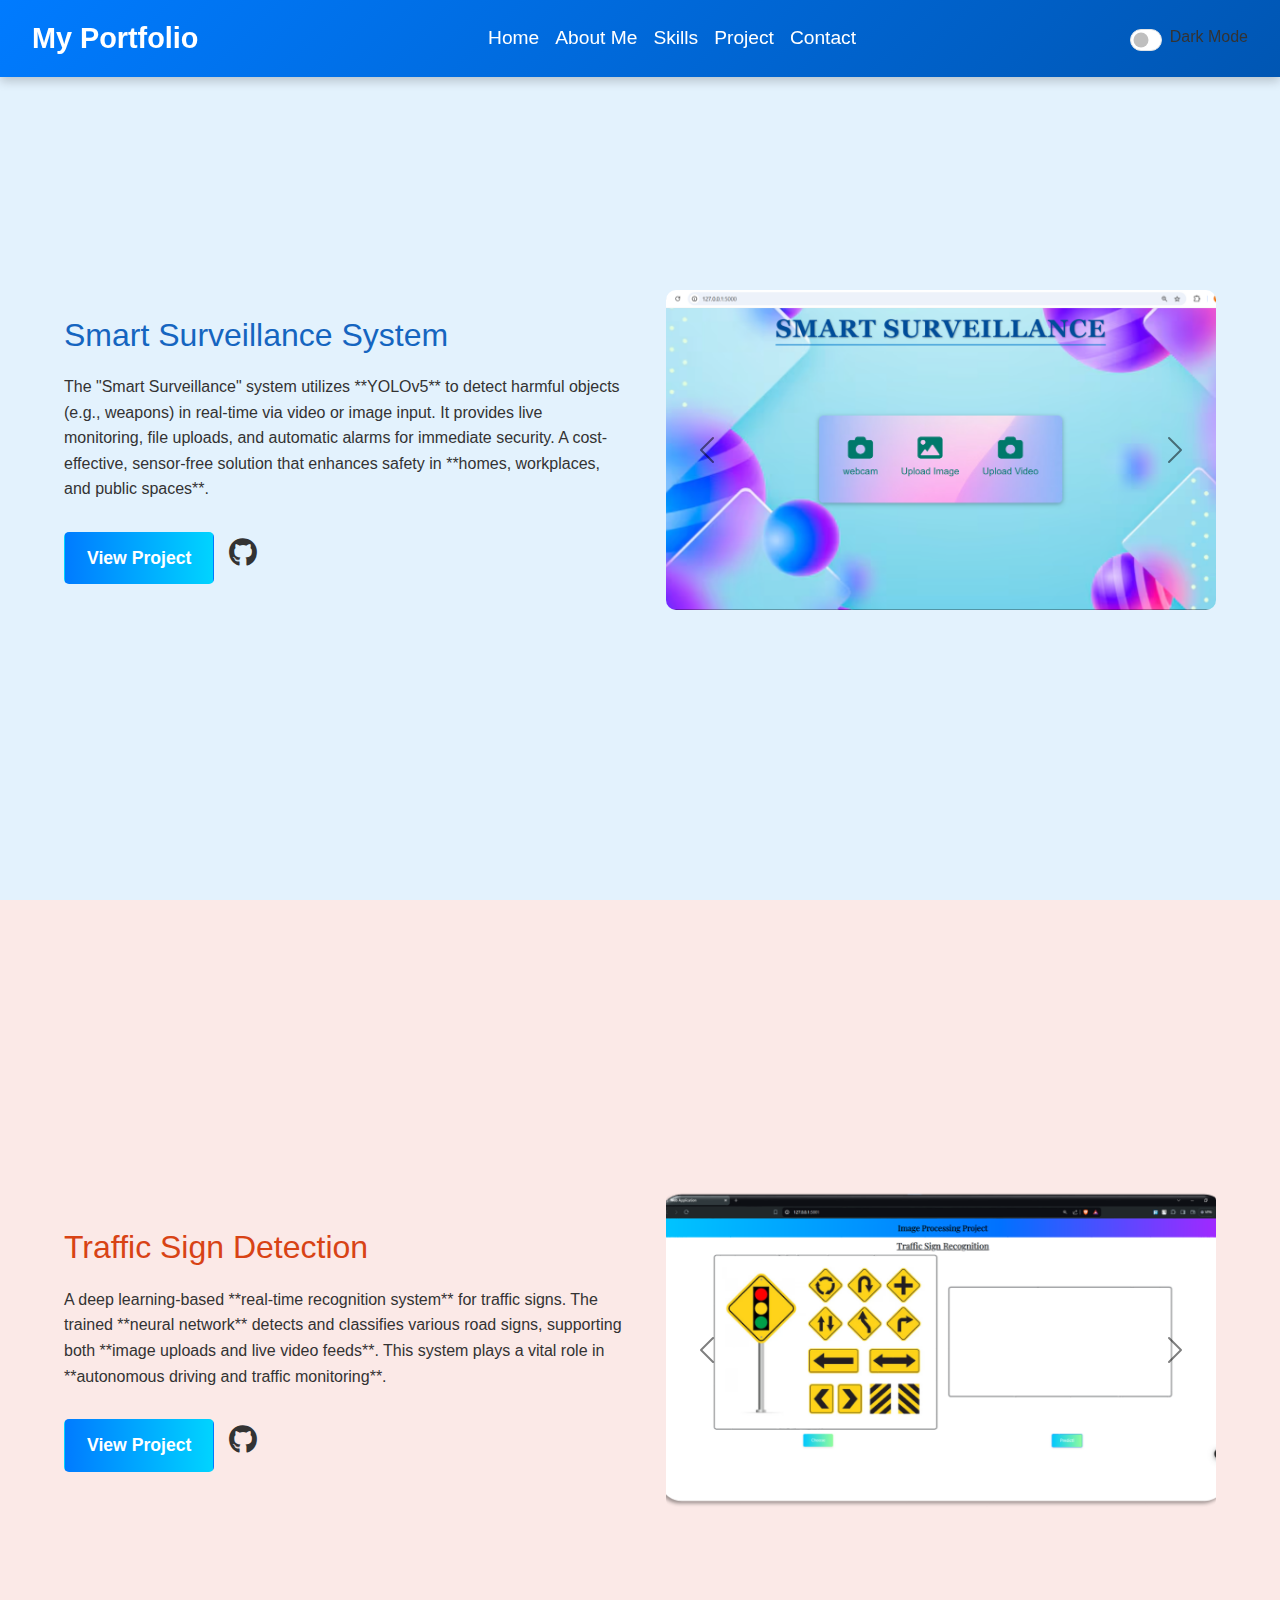
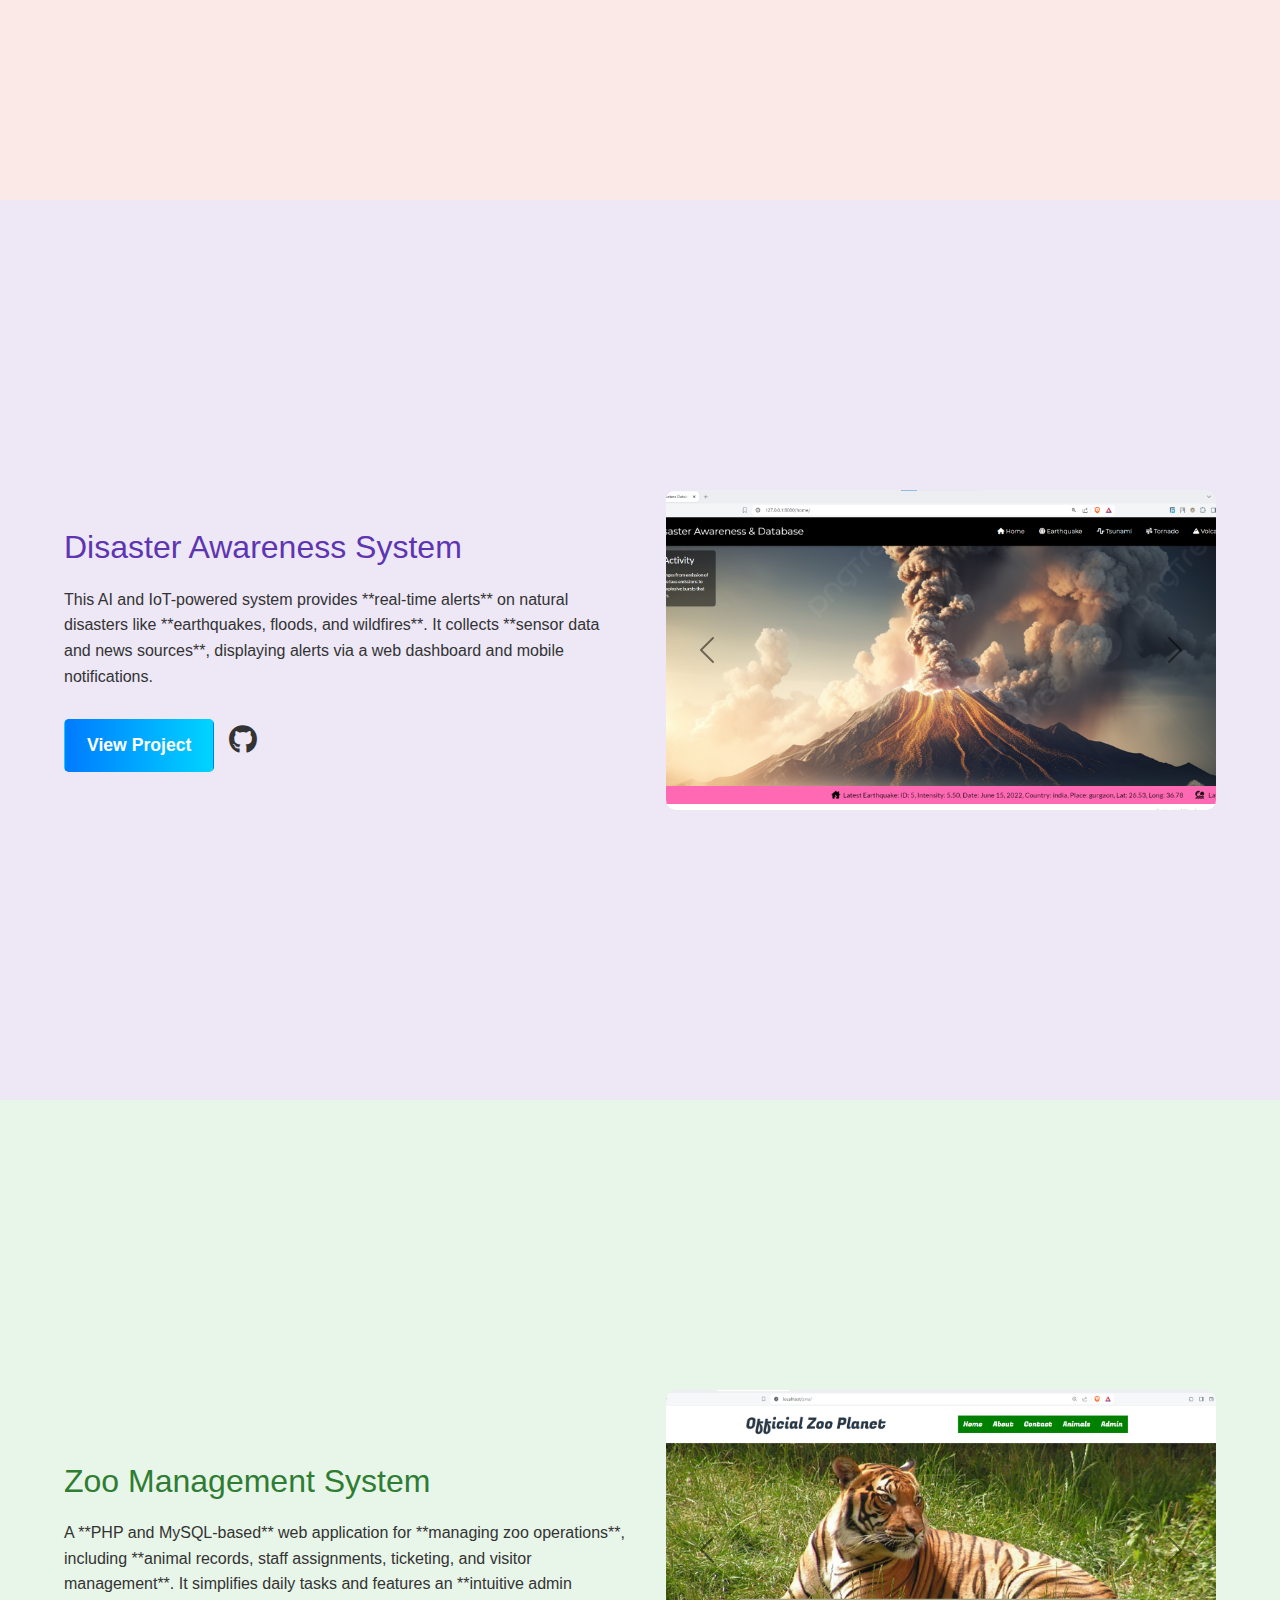
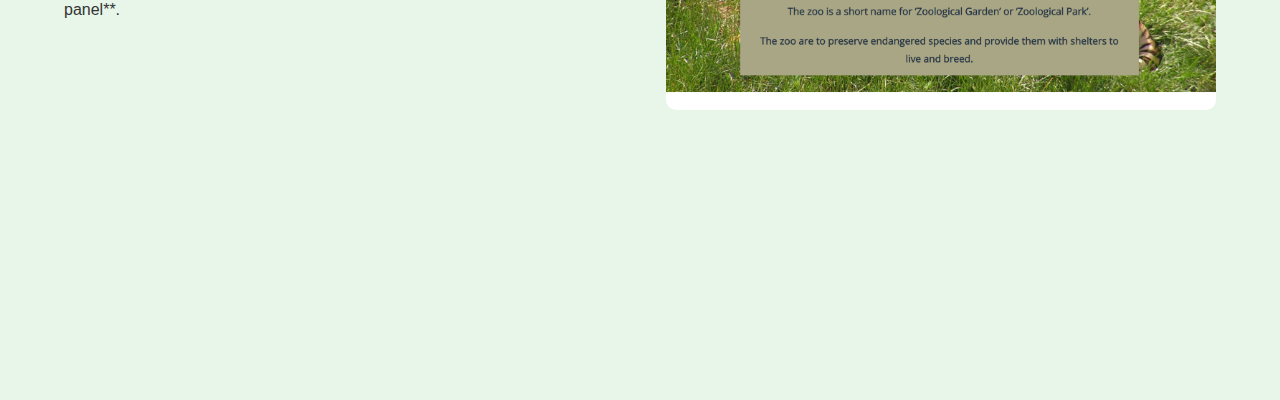
==== projects.html @ 394cc357 "first commit" ====
<!DOCTYPE html>
<html lang="en">
<head>
    <meta charset="UTF-8">
    <meta name="viewport" content="width=device-width, initial-scale=1.0">
    <title>Projects</title>
    <link rel="icon" type="image/png" href="./assets/portfolio.png">

    <!-- Bootstrap CSS -->
    <link href="https://cdn.jsdelivr.net/npm/bootstrap@5.3.3/dist/css/bootstrap.min.css" rel="stylesheet">
    <link rel="stylesheet" href="https://cdnjs.cloudflare.com/ajax/libs/font-awesome/6.4.2/css/all.min.css">
    <link rel="stylesheet" href="./assets/css/style.css">
    <link rel="stylesheet" href="./assets/css/darkmode.css">
    <link rel="stylesheet" href="./assets/css/projectcss.css">
    <link rel="stylesheet" href="./assets/css/projectdarkmode.css">
</head>
<body>
    
    <!-- Navbar (Fixed at Top) -->
<nav class="navbar navbar-expand-lg navbar-custom fixed-top">
    <div class="container-fluid">
        <a class="navbar-brand fw-bold" href="#">My Portfolio</a>

        <!-- Right-aligned Hamburger Menu -->
        <button class="navbar-toggler ms-auto" type="button" data-bs-toggle="collapse" data-bs-target="#navbarNav">
            <span class="navbar-toggler-icon"></span>
        </button>

        <div class="collapse navbar-collapse text-center" id="navbarNav">
            <ul class="navbar-nav mx-auto">
                <li class="nav-item"><a class="nav-link" href="index.html#">Home</a></li>
                <li class="nav-item"><a class="nav-link" href="index.html#section2">About Me</a></li>
                <li class="nav-item"><a class="nav-link" href="index.html#section3">Skills</a></li>
                <li class="nav-item"><a class="nav-link" href="index.html#projects">Project</a></li>
                <li class="nav-item"><a class="nav-link" href="index.html#section5">Contact</a></li>
            </ul>

            <!-- Dark Mode Toggle -->
            <div class="form-check form-switch d-lg-block d-flex justify-content-center mt-2 mt-lg-0">
                <input class="form-check-input" type="checkbox" id="darkModeToggle">
                <label class="form-check-label" for="darkModeToggle">Dark Mode</label>
            </div>
        </div>
    </div>
</nav>

    <!-- 🌟 Smart Surveillance System -->
    <section id="project1" class="project-section">
        <div class="project-container">
            <div class="project-content">
                <h2>Smart Surveillance System</h2>
                <p>
                    The "Smart Surveillance" system utilizes **YOLOv5** to detect harmful objects (e.g., weapons) in real-time via video or image input. 
                    It provides live monitoring, file uploads, and automatic alarms for immediate security. 
                    A cost-effective, sensor-free solution that enhances safety in **homes, workplaces, and public spaces**.
                </p>
                <div class="project-links">
                    <a href="https://github.com/vivekmd9551/Smart-surveillance-System-using-object-detection-yolov5-" class="btn">View Project</a>
                    <a href="https://github.com/vivekmd9551/Smart-surveillance-System-using-object-detection-yolov5-" class="github"><i class="fab fa-github"></i></a>
                </div>
            </div>
            <!-- 🎠 Image Carousel -->
            <div class="project-slider">
                <div id="project1Carousel" class="carousel slide" data-bs-ride="carousel">
                    <div class="carousel-inner">
                        <div class="carousel-item active">
                            <img src="./assets/project-1/2.png" class="d-block w-100" alt="Project Image 1">
                        </div>
                        <div class="carousel-item">
                            <img src="./assets/project-1/1.jpg" class="d-block w-100" alt="Project Image 2">
                        </div>
                        <div class="carousel-item">
                            <img src="./assets/project-1/3.jpg" class="d-block w-100" alt="Project Image 3">
                        </div>
                        <div class="carousel-item">
                            <img src="./assets/project-1/4.jpg" class="d-block w-100" alt="Project Image 4">
                        </div>
                        <div class="carousel-item">
                            <img src="./assets/project-1/5.png" class="d-block w-100" alt="Project Image 5">
                        </div>
                    </div>
                    <button class="carousel-control-prev" type="button" data-bs-target="#project1Carousel" data-bs-slide="prev">
                        <span class="carousel-control-prev-icon"></span>
                    </button>
                    <button class="carousel-control-next" type="button" data-bs-target="#project1Carousel" data-bs-slide="next">
                        <span class="carousel-control-next-icon"></span>
                    </button>
                </div>
            </div>
        </div>
    </section>

    <!-- 🚦 Traffic Sign Detection -->
    <section id="project2" class="project-section">
        <div class="project-container">
            <div class="project-content">
                <h2>Traffic Sign Detection</h2>
                <p>
                    A deep learning-based **real-time recognition system** for traffic signs. 
                    The trained **neural network** detects and classifies various road signs, 
                    supporting both **image uploads and live video feeds**. 
                    This system plays a vital role in **autonomous driving and traffic monitoring**.
                </p>
                <div class="project-links">
                    <a href="https://github.com/vivekmd9551/CSE-Project-Traffic-Sign-Recognition" class="btn">View Project</a>
                    <a href="https://github.com/vivekmd9551/CSE-Project-Traffic-Sign-Recognition" class="github"><i class="fab fa-github"></i></a>
                </div>
            </div>
            <div id="carouselProject2" class="carousel slide project-slider" data-bs-ride="carousel">
                <div class="carousel-inner">
                    <div class="carousel-item active">
                        <img src="./assets/project-2/1.png" alt="Traffic Sign Detection 1">
                    </div>
                    <div class="carousel-item">
                        <img src="./assets/project-2/2.png" alt="Traffic Sign Detection 2">
                    </div>
                    <div class="carousel-item">
                        <img src="./assets/project-2/3.png" alt="Traffic Sign Detection 3">
                    </div>
                    <div class="carousel-item">
                        <img src="./assets/project-2/4.png" alt="Traffic Sign Detection 4">
                    </div>
                </div>
                <button class="carousel-control-prev" type="button" data-bs-target="#carouselProject2" data-bs-slide="prev">
                    <span class="carousel-control-prev-icon"></span>
                </button>
                <button class="carousel-control-next" type="button" data-bs-target="#carouselProject2" data-bs-slide="next">
                    <span class="carousel-control-next-icon"></span>
                </button>
            </div>
        </div>
    </section>

    <!-- 🌍 Disaster Awareness System -->
    <section id="project3" class="project-section">
        <div class="project-container">
            <div class="project-content">
                <h2>Disaster Awareness System</h2>
                <p>
                    This AI and IoT-powered system provides **real-time alerts** on natural disasters 
                    like **earthquakes, floods, and wildfires**. It collects **sensor data and news sources**, 
                    displaying alerts via a web dashboard and mobile notifications.
                </p>
                <div class="project-links">
                    <a href="https://github.com/vivekmd9551/CSE-Project-Disaster-Management-System-using-Django" class="btn">View Project</a>
                    <a href="https://github.com/vivekmd9551/CSE-Project-Disaster-Management-System-using-Django" class="github"><i class="fab fa-github"></i></a>
                </div>
            </div>
            <div id="carouselProject3" class="carousel slide project-slider" data-bs-ride="carousel">
                <div class="carousel-inner">
                    <div class="carousel-item active">
                        <img src="./assets/project-3/1.png" alt="Disaster Awareness 1">
                    </div>
                    <div class="carousel-item">
                        <img src="./assets/project-3/2.png" alt="Disaster Awareness 2">
                    </div>
                    <div class="carousel-item">
                        <img src="./assets/project-3/3.png" alt="Disaster Awareness 3">
                    </div>
                </div>
                <button class="carousel-control-prev" type="button" data-bs-target="#carouselProject3" data-bs-slide="prev">
                    <span class="carousel-control-prev-icon"></span>
                </button>
                <button class="carousel-control-next" type="button" data-bs-target="#carouselProject3" data-bs-slide="next">
                    <span class="carousel-control-next-icon"></span>
                </button>
            </div>
        </div>
    </section>

    <!-- 🦁 Zoo Management System -->
    <section id="project4" class="project-section">
        <div class="project-container">
            <div class="project-content">
                <h2>Zoo Management System</h2>
                <p>
                    A **PHP and MySQL-based** web application for **managing zoo operations**, including **animal records, 
                    staff assignments, ticketing, and visitor management**. It simplifies daily tasks 
                    and features an **intuitive admin panel**.
                </p>
            </div>
            <div id="carouselProject4" class="carousel slide project-slider" data-bs-ride="carousel">
                <div class="carousel-inner">
                    <div class="carousel-item active">
                        <img src="./assets/project-4/1.png" alt="Zoo Management 1">
                    </div>
                </div>
                <button class="carousel-control-prev" type="button" data-bs-target="#carouselProject4" data-bs-slide="prev">
                    <span class="carousel-control-prev-icon"></span>
                </button>
                <button class="carousel-control-next" type="button" data-bs-target="#carouselProject4" data-bs-slide="next">
                    <span class="carousel-control-next-icon"></span>
                </button>
            </div>
        </div>
    </section>


    <script>
        function toggleDarkMode() {
            let theme = document.getElementById('theme-style');
            if (theme.getAttribute("href") === "styles.css") {
                theme.setAttribute("href", "dark-mode.css");
            } else {
                theme.setAttribute("href", "styles.css");
            }
        }
        </script>

    <!-- Bootstrap JavaScript Bundle -->
    <script src="https://cdn.jsdelivr.net/npm/bootstrap@5.3.3/dist/js/bootstrap.bundle.min.js"></script>
    <script src="./assets/scripts/script.js"></script>
</body>
</html>
---- assets/css/style.css ----
/* General Styles */
body {
    font-family: 'Poppins', sans-serif;
    background: #f8f9fa;
    color: #333;
    margin: 0;
    padding: 0;
    transition: background 0.3s, color 0.3s;
}

/* Fixed Navbar */
.navbar-custom {
    background: #007bff;
    box-shadow: 0px 4px 10px rgba(0, 0, 0, 0.1);
    padding: 12px 20px;
}

/* Full-Screen Sections */
.section {
    height: 100vh;
    display: flex;
    flex-direction: column;
    align-items: center;
    justify-content: center;
    text-align: center;
    padding: 50px;
    transition: all 0.3s ease-in-out;
}

/* Simple & Elegant Section Colors */
#section1 { background: #ffffff; color: #333; }  /* Clean White */
#section2 { background: #b58ef3; color: #333; }  /* Soft Gray */
#section3 { background: #525151; color: #333; }  /* Light Blue */
#section4 { background: #fce4ec; color: #333; }  /* Soft Pink */
#section5 { background: #f7f4f7; color: #333; }  /* Gentle Green */

/* Section Titles */
.section h1 {
    font-size: 3rem;
    font-weight: bold;
    margin-bottom: 10px;
}

.section p {
    font-size: 1.4rem;
    max-width: 600px;
}

/* Dark Mode Toggle */
.form-check-input {
    width: 45px;
    height: 22px;
    cursor: pointer;
    accent-color: #007bff;
}

/* Responsive Adjustments */
@media (max-width: 768px) {
    .section h1 {
        font-size: 2.5rem;
    }
    .section p {
        font-size: 1.2rem;
        padding: 0 15px;
    }
}


/* General Navbar Styles */
.navbar-custom {
    background: linear-gradient(135deg, #007bff, #0056b3);
    box-shadow: 0px 4px 10px rgba(0, 0, 0, 0.2);
    padding: 12px 20px;
    transition: background 0.3s, box-shadow 0.3s;
}

/* Navbar Brand */
.navbar-brand {
    font-size: 1.8rem;
    font-weight: bold;
    color: #ffffff !important;
    transition: color 0.3s;
}

/* Navbar Links */
.navbar-nav .nav-link {
    font-size: 1.2rem;
    font-weight: 500;
    color: #ffffff !important;
    transition: color 0.3s ease-in-out;
    padding: 10px 15px;
}

.navbar-nav .nav-link:hover {
    color: #ffcc00 !important;
}

/* Navbar Toggle Button */
.navbar-toggler {
    border: none;
    outline: none;
}

.navbar-toggler-icon {
    filter: brightness(0) invert(1); /* Makes the icon white */
}


/* Hero Section - Full-Screen Image with Text Overlay */
.hero {
    position: relative;
    width: 100%;
    height: 100vh;
    overflow: hidden;
}

.hero img {
    width: 100%;
    height: 100%;
    object-fit: cover;
}

.hero-overlay {
    position: absolute;
    top: 0;
    left: 0;
    width: 100%;
    height: 100%;
    background: rgba(0, 0, 0, 0.5); /* Dark overlay for text readability */
    display: flex;
    flex-direction: column;
    align-items: center;
    justify-content: center;
    text-align: center;
    color: white;
    padding: 20px;
}

/* About Us Section */
.about {
    display: flex;
    align-items: center;
    justify-content: center;
    padding: 50px 10%;
    background-color: #fff;
    min-height: 100vh; /* Ensures the section takes full height */
}

.about-container {
    display: flex;
    flex-wrap: wrap;
    align-items: center;
    max-width: 1200px;
    width: 100%;
    gap: 40px; /* Adds spacing between image and text */
}

/* 🖼️ Image (Left Side) */
.about-container img {
    width: 45%;
    max-width: 500px;
    height: auto;
    border-radius: 10px;
}

/* 📜 Content (Right Side) */
.about-content {
    width: 50%;
    padding: 20px;
    text-align: justify; /* Fully justified text */
}

.about-content h1 {
    font-size: 2.5rem;
    margin-bottom: 15px;
}

.about-content p {
    font-size: 1.2rem;
    line-height: 1.8;
    text-align: justify;
    margin-bottom: 20px; /* Ensures spacing between text and button */
}

/* 🎯 Resume Button (Below Text) */
.about-content .btn {
    display: inline-block;
    padding: 12px 20px;
    font-size: 1.1rem;
    border-radius: 5px;
    transition: 0.3s;
    color: white;
    background-color: #1565c0;
    text-decoration: none;
}

.about-content .btn:hover {
    background-color: #0d47a1;
}

/* 📌 Large Screens (1440px and above) */
@media (min-width: 1440px) {
    .about {
        padding: 80px 12%;
    }

    .about-container {
        flex-direction: row;
        justify-content: space-between;
        gap: 50px;
    }

    .about-container img {
        width: 40%;
        max-width: 550px;
    }

    .about-content {
        width: 55%; /* More text space */
    }

    .about-content h1 {
        font-size: 2.8rem;
    }

    .about-content p {
        font-size: 1.4rem;
        line-height: 2;
    }
}

/* 🖥️ Medium Screens (1020px - 1460px) */
@media (max-width: 1460px) and (min-width: 1020px) {
    .about {
        padding: 50px 6%;
    }

    .about-container {
        flex-direction: row; /* Keeps image left and content right */
        justify-content: space-between;
        gap: 30px;
    }

    .about-container img {
        width: 42%;
        max-width: 450px;
    }

    .about-content {
        width: 53%;
    }

    .about-content h1 {
        font-size: 2.2rem;
    }

    .about-content p {
        font-size: 1.1rem;
        line-height: 1.7;
    }
}

/* 📉 Tablets (Below 1020px) */
@media (max-width: 1020px) {
    .about {
        padding: 40px 5%;
    }

    .about-container {
        flex-direction: column; /* Stacks image and text */
        text-align: center;
    }

    .about-container img {
        width: 85%;
        max-width: 450px;
    }

    .about-content {
        width: 100%;
        padding: 20px;
        text-align: justify;
    }

    .about-content h1 {
        font-size: 2rem;
    }

    .about-content p {
        font-size: 1.1rem;
        line-height: 1.6;
    }
}

/* 📲 Mobile (Below 768px) */
@media (max-width: 768px) {
    .about {
        padding: 30px 5%;
    }

    .about-container img {
        width: 100%;
        max-width: 350px;
    }

    .about-content {
        width: 100%;
        padding: 15px;
        text-align: justify;
    }

    .about-content h1 {
        font-size: 1.8rem;
    }

    .about-content p {
        font-size: 1rem;
        line-height: 1.5;
    }

    .about-content .btn {
        font-size: 1rem;
        padding: 10px 18px;
    }
}

/* 📱 Small Mobile Screens (Below 480px) */
@media (max-width: 480px) {
    .about {
        padding: 20px 5%;
        min-height: auto;
    }

    .about-container img {
        width: 100%;
        max-width: 300px;
    }

    .about-content {
        width: 100%;
        padding: 10px;
        text-align: justify;
    }

    .about-content h1 {
        font-size: 1.5rem;
        margin-bottom: 10px;
    }

    .about-content p {
        font-size: 0.9rem;
        line-height: 1.4;
    }

    .about-content .btn {
        font-size: 0.9rem;
        padding: 8px 15px;
    }
}


/* Skills Section */
.container {
    padding: 60px 10%;
    max-width: 1400px;
    margin: auto;
}
.mb-4 {
    color: white;
}
/* Skill Card Styling */
.skill-card {
    background-color: #1a1a1a !important;
    color: #fff;
    padding: 20px;
    border-radius: 10px;
    box-shadow: 0 4px 8px rgba(0, 0, 0, 0.2);
    transition: transform 0.3s ease, box-shadow 0.3s ease;
    display: flex;
    flex-direction: column;
    align-items: center;
    justify-content: center;
    min-height: 180px; /* Default size for big screens */
}

/* Hover Effect */
.skill-card:hover {
    transform: translateY(-5px);
    box-shadow: 0 6px 12px rgba(255, 255, 255, 0.2);
}

/* Icon Styling */
.skill-card i {
    color: #f8d210;
    font-size: 2rem;
}

/* Center Align Text */
.skill-card p {
    font-size: 1.1rem;
    font-weight: 500;
    margin: 10px 0 0;
}

/* Desktop View - Full Size */
@media (min-width: 1440px) and (max-width: 1920px) {
    .container {
        padding: 80px 10%; /* More padding for a balanced look */
        max-width: 1600px; /* Ensures structure */
    }

    .row {
        display: flex;
        flex-wrap: wrap;
        justify-content: center;
        gap: 20px; /* Adds spacing between skill cards */
    }

    .col-md-3 {
        flex: 1 1 calc(25% - 20px); /* 4 cards per row */
        max-width: calc(25% - 20px);
    }

    .skill-card {
        min-height: 220px; /* Bigger cards for better readability */
        padding: 25px; /* Increased padding */
        font-size: 1.2rem;
    }

    .skill-card i {
        font-size: 2rem; /* Larger icons */
    }

    .skill-card p {
        font-size: 1.2rem;
    }
}

@media (min-width: 1024px) {
    .row {
        display: flex;
        flex-wrap: wrap;
        justify-content: space-between;
    }

    .col-md-3 {
        flex: 1 1 22%;
        max-width: 22%;
    }

    .skill-card {
        min-height: 200px; 
    }
}

/* Tablet View - 2 Columns (50% smaller) */
@media (max-width: 1024px) {
    .container {
        padding: 50px 5%;
    }

    .col-md-3 {
        flex: 1 1 45%;
        max-width: 45%;
    }

    .skill-card {
        min-height: 140px; /* Reduced height */
        padding: 15px; /* Smaller padding */
    }

    .skill-card i {
        font-size: 1.5rem;
    }

    .skill-card p {
        font-size: 0.9rem;
    }
}

/* Fix for 733px to 1240px - Ensures the skills section stays within bounds */
@media (min-width: 733px) and (max-width: 1240px) {
    .container {
        padding: 50px 5%;
    }

    .row {
        display: flex;
        flex-wrap: wrap;
        justify-content: center; /* Centers content properly */
        gap: 15px; /* Adds spacing between cards */
    }

    .col-md-3 {
        flex: 1 1 calc(33.33% - 15px); /* Distributes cards into 3 columns */
        max-width: calc(33.33% - 15px);
    }

    .skill-card {
        min-height: 160px; /* Adjusted to prevent overflow */
        padding: 15px;
    }

    .skill-card i {
        font-size: 1.6rem;
    }

    .skill-card p {
        font-size: 1rem;
    }
}


/* Mobile View - 2 Columns (50% smaller) */
@media (max-width: 768px) {
    .container {
        padding: 40px 5%;
    }

    .col-md-3 {
        flex: 1 1 48%;
        max-width: 48%;
    }

    .skill-card {
        min-height: 120px; /* Further reduced */
        padding: 10px;
    }

    .skill-card i {
        font-size: 1.4rem;
    }

    .skill-card p {
        font-size: 0.85rem;
    }
}

/* Small Mobile - Full Width (Even Smaller) */
@media (max-width: 480px) {
    .container {
        padding: 30px 5%;
    }

    .col-md-3 {
        flex: 1 1 100%;
        max-width: 100%;
    }

    .skill-card {
        min-height: 100px; /* Further reduced for smallest screens */
        padding: 8px;
    }

    .skill-card i {
        font-size: 1.2rem;
    }

    .skill-card p {
        font-size: 0.8rem;
    }
}



/* 🌌 Projects Section */
.projects-section {
    padding: 60px 10%;
    background-color: #070707; /* Deep Dark Blue */
    color: #E2E8F0; /* Light Grey Text */
}

/* 🔹 Container */
.projects-container {
    display: flex;
    flex-wrap: wrap;
    justify-content: space-between;
    gap: 20px;
}

/* 🏗️ Project Card */
.project-card {
    display: flex;
    flex-direction: row;
    align-items: center;
    background: linear-gradient(135deg, #1E293B, #334155); /* Smooth Gradient */
    padding: 20px;
    border-radius: 12px;
    box-shadow: 0 6px 12px rgba(0, 0, 0, 0.3);
    width: 48%;
    min-height: 220px;
    overflow: hidden;
    transition: transform 0.3s ease, box-shadow 0.3s ease;
}

/* ✨ Hover Effect */
.project-card:hover {
    transform: translateY(-5px);
    box-shadow: 0 8px 16px rgba(0, 212, 255, 0.3);
}

/* 🖼️ Project Image */
.project-card img {
    width: 40%;
    height: auto;
    border-radius: 10px;
    object-fit: cover;
    box-shadow: 0 4px 8px rgba(255, 255, 255, 0.1);
}

/* 📄 Project Details */
.project-details {
    width: 60%;
    padding-left: 20px;
}

/* 📌 Title */
.project-details h3 {
    font-size: 1.5rem;
    margin-bottom: 8px;
    color: #F8FAFC; /* White */
}

/* 📝 Description */
.project-details p {
    font-size: 1rem;
    line-height: 1.5;
    color: #CBD5E1; /* Soft Grey */
    display: -webkit-box;
    -webkit-line-clamp: 3; /* Limits text to 3 lines */
    -webkit-box-orient: vertical;
    overflow: hidden;
    text-overflow: ellipsis;
}

/* 🔵 View More Button */
.btn {
    display: inline-block;
    padding: 10px 15px;
    margin-top: 10px;
    color: white;
    background: linear-gradient(90deg, #007BFF, #00D4FF);
    text-decoration: none;
    border-radius: 5px;
    font-weight: bold;
    transition: all 0.3s ease;
}

/* ⚡ Hover Button Effect */
.btn:hover {
    background: linear-gradient(90deg, #00D4FF, #007BFF);
    box-shadow: 0 4px 10px rgba(0, 212, 255, 0.4);
    transform: scale(1.05);
}

/* 🖥️ Desktop - Full View */
/* 🌌 Projects Section - Bigger for 1920x1080 */
@media (min-width: 1440px) {
    .projects-section {
        padding: 100px 12%;
    }

    .projects-container {
        gap: 30px; /* More spacing */
    }

    .project-card {
        width: 45%; /* Slightly wider */
        min-height: 280px; /* Bigger cards */
        padding: 25px;
        border-radius: 14px;
        box-shadow: 0 8px 16px rgba(0, 0, 0, 0.4);
    }

    .project-card img {
        width: 45%;
        max-height: 240px;
        border-radius: 12px;
        box-shadow: 0 6px 12px rgba(255, 255, 255, 0.15);
    }

    .project-details {
        width: 55%;
        padding-left: 25px;
    }

    .project-details h3 {
        font-size: 1.8rem; /* Bigger title */
    }

    .project-details p {
        font-size: 1.2rem; /* More readable text */
        -webkit-line-clamp: 4;
    }

    .btn {
        font-size: 1.1rem;
        padding: 12px 18px;
    }
}

/* 🖥️ Ultra-Wide Screens (1920x1080 and above) */
@media (min-width: 1920px) {
    .projects-section {
        padding: 120px 15%;
    }

    .projects-container {
        gap: 40px; /* More spacing */
    }

    .project-card {
        width: 44%;
        min-height: 320px;
        padding: 30px;
        border-radius: 16px;
        box-shadow: 0 10px 20px rgba(0, 0, 0, 0.5);
    }

    .project-card img {
        width: 50%;
        max-height: 260px;
        border-radius: 14px;
        box-shadow: 0 8px 14px rgba(255, 255, 255, 0.2);
    }

    .project-details {
        width: 50%;
        padding-left: 30px;
    }

    .project-details h3 {
        font-size: 2rem;
    }

    .project-details p {
        font-size: 1.3rem;
        -webkit-line-clamp: 5;
    }

    .btn {
        font-size: 1.2rem;
        padding: 14px 22px;
    }
}

@media (min-width: 1024px) {
    .projects-container {
        flex-wrap: wrap;
        justify-content: space-between;
    }
    .project-card {
        width: 48%;
    }
}

/* 📱 Tablet - 1 Project Per Row */
@media (max-width: 1024px) {
    .projects-container {
        flex-direction: column;
        align-items: center;
    }
    .project-card {
        width: 100%;
        flex-direction: column;
        text-align: center;
        padding: 15px;
    }
    .project-card img {
        width: 100%;
        max-height: 200px;
    }
    .project-details {
        width: 100%;
        padding: 10px 0;
    }
    .project-details h3 {
        font-size: 1.3rem;
    }
    .project-details p {
        -webkit-line-clamp: 2;
        font-size: 0.95rem;
    }
}

/* 📱 Mobile - Compact Layout */
@media (max-width: 768px) {
    .projects-section {
        padding: 40px 5%;
    }
    .project-card {
        min-height: 180px;
        padding: 12px;
    }
    .project-card img {
        max-height: 180px;
    }
    .project-details h3 {
        font-size: 1.2rem;
    }
    .project-details p {
        -webkit-line-clamp: 2;
        font-size: 0.9rem;
    }
}

/* 📱 Small Mobile - Minimalist View */
@media (max-width: 480px) {
    .projects-section {
        padding: 30px 5%;
    }
    .project-card {
        min-height: 150px;
    }
    .project-card img {
        max-height: 150px;
    }
    .project-details h3 {
        font-size: 1.1rem;
    }
    .project-details p {
        -webkit-line-clamp: 1;
        font-size: 0.85rem;
    }
    .btn {
        padding: 8px 12px;
        font-size: 0.85rem;
    }
}

/* Contact Section */
.contact-section {
    padding: 80px 10%;
    background: #f8f9fa; /* Light background */
    color: #333; /* Dark text */
}

/* Container Alignment */
.contact-section .row {
    display: flex;
    align-items: center;
    justify-content: space-between;
}

/* Left Side: Text Content */
.text-content {
    max-width: 500px; /* Prevents excessive stretching */
}

.text-content h2 {
    font-size: 2.5rem;
    margin-bottom: 15px;
    color: #222;
}

.text-content p {
    font-size: 1.2rem;
    margin-bottom: 20px;
    color: #555;
}

/* Social Icons */
.social-links {
    display: flex;
    gap: 15px;
    margin-top: 10px;
}

.social-links a {
    font-size: 2rem;
    color: #007bff; /* Blue color */
    transition: color 0.3s ease;
}

.social-links a:hover {
    color: #0056b3; /* Darker blue */
}

/* Right Side: Contact Form */
form {
    background: white;
    padding: 25px;
    border-radius: 8px;
    box-shadow: 0 4px 8px rgba(0, 0, 0, 0.1); /* Soft shadow */
    width: 100%;
    max-width: 500px;
}

/* Responsive Design */
@media (max-width: 768px) {
    .contact-section .row {
        flex-direction: column;
        text-align: center;
    }

    .text-content {
        max-width: 100%;
    }

    .social-links {
        justify-content: center;
    }

    form {
        max-width: 100%;
        margin-top: 20px;
    }
}
---- assets/css/darkmode.css ----
/* Dark Mode */
body.dark-mode {
    background: #121212;
    color: #e0e0e0;
}

/* Dark Mode Navbar */
body.dark-mode .navbar-custom {
    background: linear-gradient(135deg, #1c1c1c, #292929);
    box-shadow: 0px 4px 10px rgba(255, 255, 255, 0.1);
}

/* Dark Mode Navbar Brand */
body.dark-mode .navbar-brand {
    color: #ffcc00 !important;
}

/* Dark Mode Navbar Links */
body.dark-mode .nav-link {
    color: #e0e0e0 !important;
    transition: color 0.3s ease-in-out;
}

body.dark-mode .nav-link:hover {
    color: #ff8800 !important;
}

/* Dark Mode Navbar Toggler */
body.dark-mode .navbar-toggler {
    border-color: rgba(255, 255, 255, 0.6);
}

body.dark-mode .navbar-toggler-icon {
    filter: brightness(0) invert(1); /* Ensures visibility */
}

/* Dark Mode Navbar Dropdown */
body.dark-mode .navbar-collapse {
    background: #1f1f1f;
    border-radius: 10px;
}

/* Dark Mode Toggle Switch */
body.dark-mode .form-check-input {
    background-color: #444;
    border-color: #ffcc00;
}

body.dark-mode .form-check-input:checked {
    background-color: #ffcc00;
    border-color: #ffcc00;
}



/* 🌙 Global Dark Mode */
body.dark-mode {
    background-color: #121212 !important;
    color: #E0E0E0 !important;
    transition: background 0.3s ease, color 0.3s ease;
}

/* 🖤 About Section - Dark Mode */
body.dark-mode .about {
    background: #181818 !important;
    color: #E0E0E0 !important;
}

/* 🚀 Skills Section - Dark Mode */
body.dark-mode .skills-section {
    background: #1A1A1A !important;
    color: #F0F0F0 !important;
}

/* 🔥 Projects Section - Dark Mode */
body.dark-mode .projects-section {
    background-color: #121212 !important;
    color: #E0E0E0 !important;
}

/* 💌 Contact Section - Dark Mode */
body.dark-mode .contact-section {
    background: #181818 !important;
    color: #E0E0E0 !important;
}

/* 🎨 Fix Specific Element Colors */

/* 🔹 About Section */
body.dark-mode .about-container {
    background: none !important;
}

/* 🔹 Skills Section */
body.dark-mode .skill-card {
    background: #222222 !important;
    color: #E0E0E0 !important;
}

/* 🔹 Projects Section */
body.dark-mode .project-details h3 {
    color: #F8FAFC !important;
}

body.dark-mode .project-details p {
    color: #BBBBBB !important;
}

/* 🔹 Contact Section */
body.dark-mode .text-content h2 {
    color: #FFFFFF !important;
}

body.dark-mode .text-content p {
    color: #BBBBBB !important;
}

/* 🔹 Form Background */
body.dark-mode form {
    background: #222222 !important;
    color: #E0E0E0 !important;
}

/* 🎯 Icons */
body.dark-mode i, 
body.dark-mode .social-links a {
    color: #1E90FF !important; /* Bright Blue */
}

body.dark-mode .social-links a:hover, 
body.dark-mode i:hover {
    color: #FFD700 !important; /* Gold on Hover */
}

/* ✨ Smooth Transition */
body.dark-mode * {
    transition: background 0.3s ease, color 0.3s ease;
}
---- assets/css/projectcss.css ----
/* 🌟 Global Styles */
body {
    font-family: 'Arial', sans-serif;
    margin: 0;
    padding: 0;
    background-color: #f5f5f5;
    color: #333;
}

h2 {
    font-size: 2.2rem;
    margin-bottom: 20px;
}

p {
    font-size: 1.1rem;
    line-height: 1.6;
    max-width: 600px;
}

/* 🔹 Project Sections */
.project-section {
    display: flex;
    align-items: center;
    justify-content: center;
    padding: 100px 5%;
    min-height: 100vh;
    flex-wrap: wrap;
}

/* 🚀 Smart Surveillance System */
#project1 {
    background-color: #e3f2fd; /* Light Blue */
}

#project1 h2 {
    color: #1565c0;
}

#project1 .btn {
    background-color: #1565c0;
}

#project1 .btn:hover {
    background-color: #0d47a1;
}

/* 🚦 Traffic Sign Detection */
#project2 {
    background-color: #fbe9e7; /* Light Coral */
}

#project2 h2 {
    color: #d84315;
}

#project2 .btn {
    background-color: #d84315;
}

#project2 .btn:hover {
    background-color: #bf360c;
}

/* 🌍 Disaster Awareness System */
#project3 {
    background-color: #ede7f6; /* Light Purple */
}

#project3 h2 {
    color: #5e35b1;
}

#project3 .btn {
    background-color: #5e35b1;
}

#project3 .btn:hover {
    background-color: #4527a0;
}

/* 🦁 Zoo Management System */
#project4 {
    background-color: #e8f5e9; /* Light Green */
}

#project4 h2 {
    color: #2e7d32;
}

#project4 .btn {
    background-color: #2e7d32;
}

#project4 .btn:hover {
    background-color: #1b5e20;
}

/* 🔹 Project Container */
.project-container {
    display: flex;
    align-items: center;
    justify-content: space-between;
    max-width: 1200px;
    width: 100%;
    gap: 40px;
}

/* 📌 Text Content */
.project-content {
    flex: 1;
    text-align: left;
}

/* 🎠 Image Carousel */
.project-slider {
    flex: 1;
    max-width: 600px; /* ✅ Increased width */
}

.project-slider img {
    width: 100%;
    height: 360px;
    object-fit: cover;
    border-radius: 10px;
}

/* 🎨 Buttons & Links */
.project-links {
    display: flex;
    align-items: center;
    gap: 15px;
    margin-top: 20px;
}

.project-links .btn {
    display: inline-block;
    padding: 12px 22px;
    font-size: 1.1rem;
    border-radius: 5px;
    transition: 0.3s;
    color: white;
    text-decoration: none;
}

.project-links .github {
    font-size: 1.8rem;
    color: #333;
    transition: 0.3s;
    vertical-align: middle;
}

.project-links .github:hover {
    color: #007bff;
}

/* 🎠 Bootstrap Carousel Controls */
.carousel-control-prev, .carousel-control-next {
    filter: invert(100%);
}

/* 🔥📱 Responsive Design */

/* 💻 Large Screens (1920px and above) */
@media screen and (min-width: 1920px) {
    h2 {
        font-size: 3rem;
    }
    p {
        font-size: 1.5rem;
    }
    .project-container {
        max-width: 1500px;
    }
    .project-slider {
        max-width: 750px; /* ✅ Wider images */
    }
    .project-slider img {
        height: 450px;
    }
    .project-links .btn {
        font-size: 1.4rem;
        padding: 15px 30px;
    }
    .project-links .github {
        font-size: 2.5rem;
    }
}

/* 🖥️ Laptops (1366px - 1600px) */
@media screen and (max-width: 1600px) {
    h2 {
        font-size: 2rem;
    }
    p {
        font-size: 1rem;
    }
    .project-slider {
        max-width: 550px; /* ✅ Slightly wider */
    }
    .project-slider img {
        height: 320px;
    }
}

/* 📲 Tablets (768px - 1024px) */
@media screen and (max-width: 1024px) {
    .project-container {
        flex-direction: column;
        text-align: center;
    }
    .project-slider {
        max-width: 80%;
    }
    .project-slider img {
        height: 280px;
    }
}

/* 📱 Mobile Screens (Below 768px) */
@media screen and (max-width: 768px) {
    .project-section {
        padding: 80px 5%;
    }
    h2 {
        font-size: 1.8rem;
    }
    p {
        font-size: 1rem;
        max-width: 100%;
    }
    .project-slider {
        max-width: 100%;
    }
    .project-slider img {
        height: 250px;
    }
}

/* 📱 Small Mobile Screens (Below 480px) */
@media screen and (max-width: 480px) {
    h2 {
        font-size: 1.6rem;
    }
    p {
        font-size: 0.9rem;
    }
    .project-slider img {
        height: 220px;
    }
}
---- assets/css/projectdarkmode.css ----
/* 🌑 Dark Mode Global */
body.dark-mode {
    background-color: #121212;
    color: #e0e0e0;
}

/* 🌟 Headings & Paragraphs */
body.dark-mode h2 {
    color: #ffffff !important;
}

body.dark-mode p {
    color: #bbbbbb !important;
}

/* 🔹 Project Sections */
body.dark-mode .project-section {
    background-color: #1e1e1e; /* Darker background */
}

/* 🚀 Smart Surveillance System */
body.dark-mode #project1 {
    background-color: #1a237e !important; /* Deep Blue */
}

body.dark-mode #project1 h2 {
    color: #90caf9 !important;
}

body.dark-mode #project1 .btn {
    background-color: #2196f3 !important;
}

body.dark-mode #project1 .btn:hover {
    background-color: #1976d2 !important;
}

/* 🚦 Traffic Sign Detection */
body.dark-mode #project2 {
    background-color: #4e342e !important; /* Dark Brown */
}

body.dark-mode #project2 h2 {
    color: #ffccbc !important;
}

body.dark-mode #project2 .btn {
    background-color: #ff7043 !important;
}

body.dark-mode #project2 .btn:hover {
    background-color: #e64a19 !important;
}

/* 🌍 Disaster Awareness System */
body.dark-mode #project3 {
    background-color: #311b92 !important; /* Deep Purple */
}

body.dark-mode #project3 h2 {
    color: #b39ddb !important;
}

body.dark-mode #project3 .btn {
    background-color: #673ab7 !important;
}

body.dark-mode #project3 .btn:hover {
    background-color: #512da8 !important;
}

/* 🦁 Zoo Management System */
body.dark-mode #project4 {
    background-color: #1b5e20 !important; /* Dark Green */
}

body.dark-mode #project4 h2 {
    color: #a5d6a7 !important;
}

body.dark-mode #project4 .btn {
    background-color: #66bb6a !important;
}

body.dark-mode #project4 .btn:hover {
    background-color: #43a047 !important;
}

/* 🎠 Image Carousel */
body.dark-mode .project-slider img {
    border: 2px solid #424242; /* Subtle border for visibility */
}

/* 🎨 Buttons & Links */
body.dark-mode .project-links .btn {
    background-color: #333333 !important;
    color: #e0e0e0 !important;
}

body.dark-mode .project-links .btn:hover {
    background-color: #555555 !important;
}

body.dark-mode .project-links .github {
    color: #e0e0e0 !important;
}

body.dark-mode .project-links .github:hover {
    color: #90caf9 !important;
}

/* 🎠 Bootstrap Carousel Controls */
body.dark-mode .carousel-control-prev, 
body.dark-mode .carousel-control-next {
    filter: invert(100%);
}

/* 📱 Contact Section */
body.dark-mode .text-content h2 {
    color: #ffffff !important;
}

body.dark-mode .text-content p {
    color: #bbbbbb !important;
}

/* 📌 Form Styling */
body.dark-mode form {
    background: #222222 !important;
    color: #e0e0e0 !important;
}

/* 🎯 Social Icons */
body.dark-mode .social-links a {
    color: #1e90ff !important;
}

body.dark-mode .social-links a:hover {
    color: #ffd700 !important;
}

/* ✨ Smooth Transition */
body.dark-mode * {
    transition: background 0.3s ease, color 0.3s ease;
}

/* 🔥📱 Responsive Adjustments */

/* 💻 Large Screens (1920px and above) */
@media screen and (min-width: 1920px) {
    body.dark-mode h2 {
        font-size: 3rem;
    }
    body.dark-mode p {
        font-size: 1.5rem;
    }
    body.dark-mode .project-container {
        max-width: 1500px;
    }
    body.dark-mode .project-slider {
        max-width: 750px;
    }
    body.dark-mode .project-slider img {
        height: 450px;
    }
}

/* 🖥️ Laptops (1366px - 1600px) */
@media screen and (max-width: 1600px) {
    body.dark-mode .project-slider {
        max-width: 550px;
    }
    body.dark-mode .project-slider img {
        height: 320px;
    }
}

/* 📲 Tablets (768px - 1024px) */
@media screen and (max-width: 1024px) {
    body.dark-mode .project-slider img {
        height: 280px;
    }
}

/* 📱 Mobile Screens (Below 768px) */
@media screen and (max-width: 768px) {
    body.dark-mode .project-slider img {
        height: 250px;
    }
}

/* 📱 Small Mobile Screens (Below 480px) */
@media screen and (max-width: 480px) {
    body.dark-mode .project-slider img {
        height: 220px;
    }
}
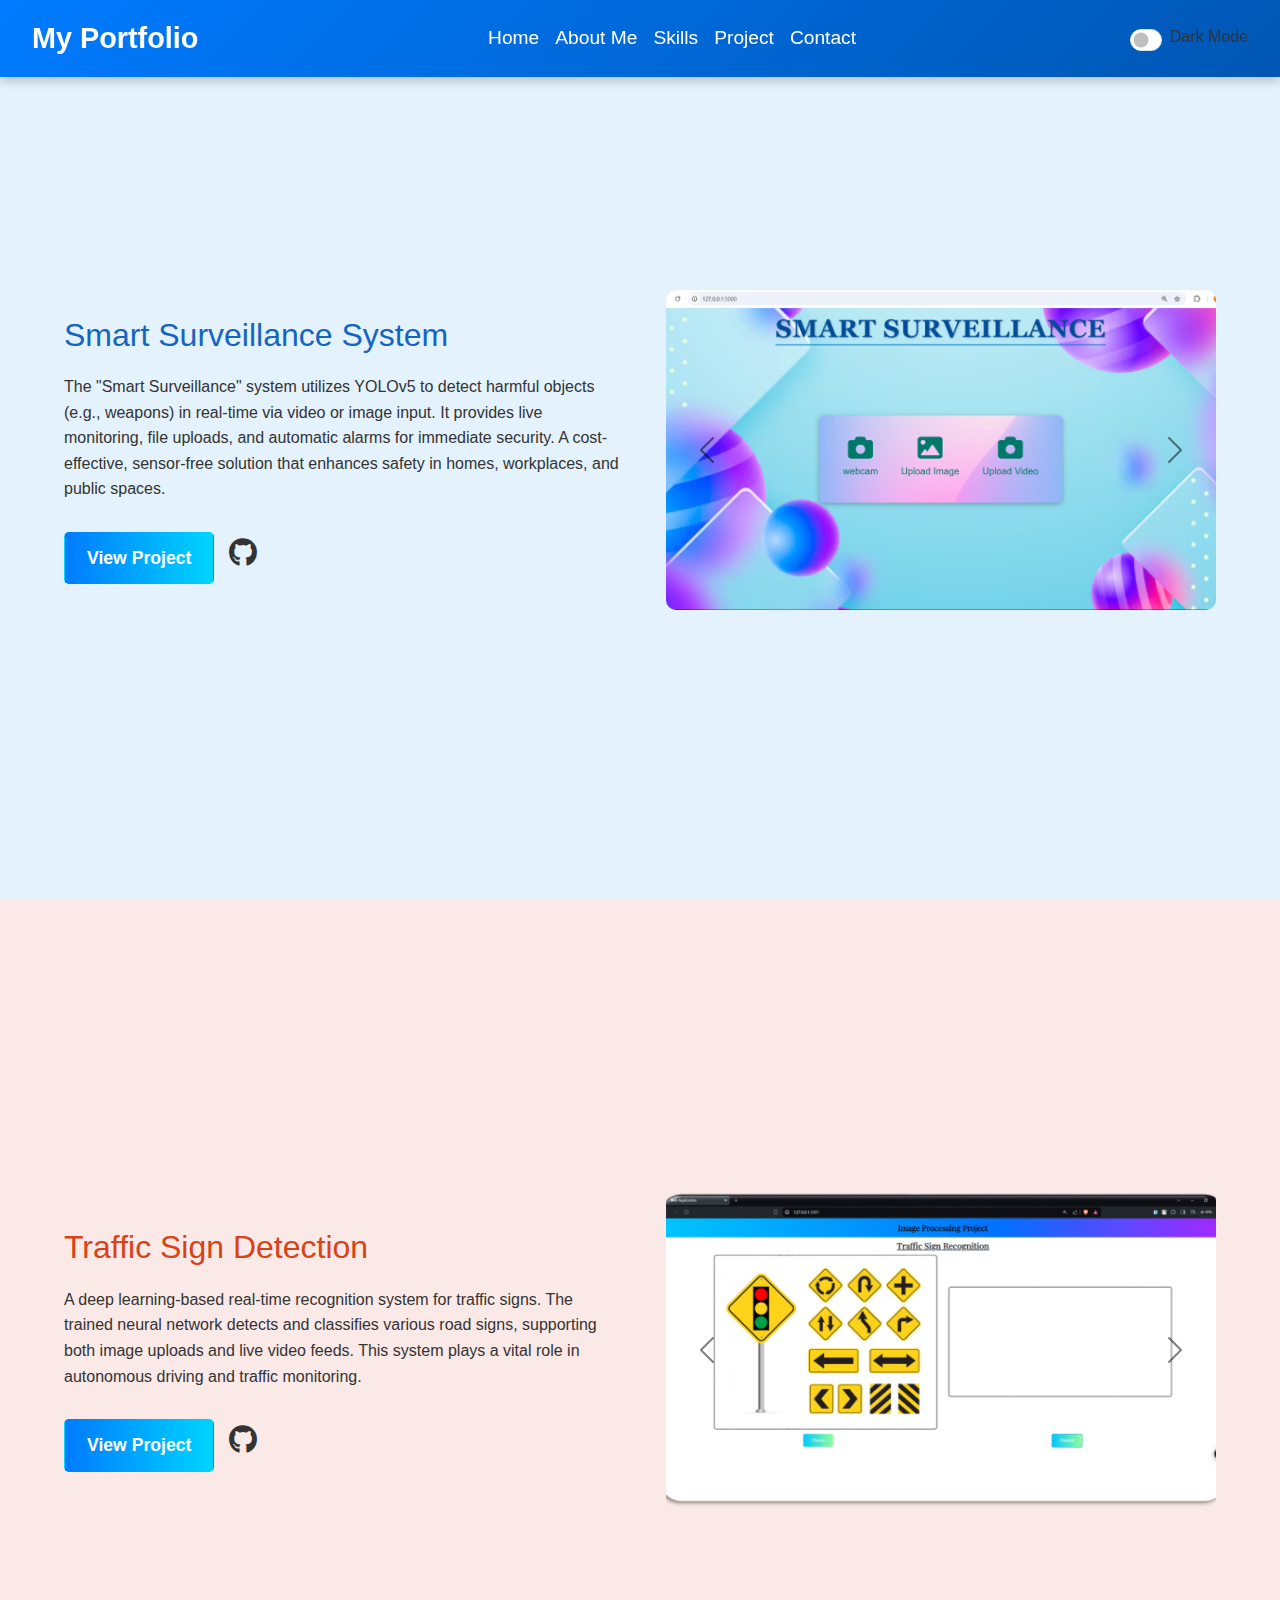
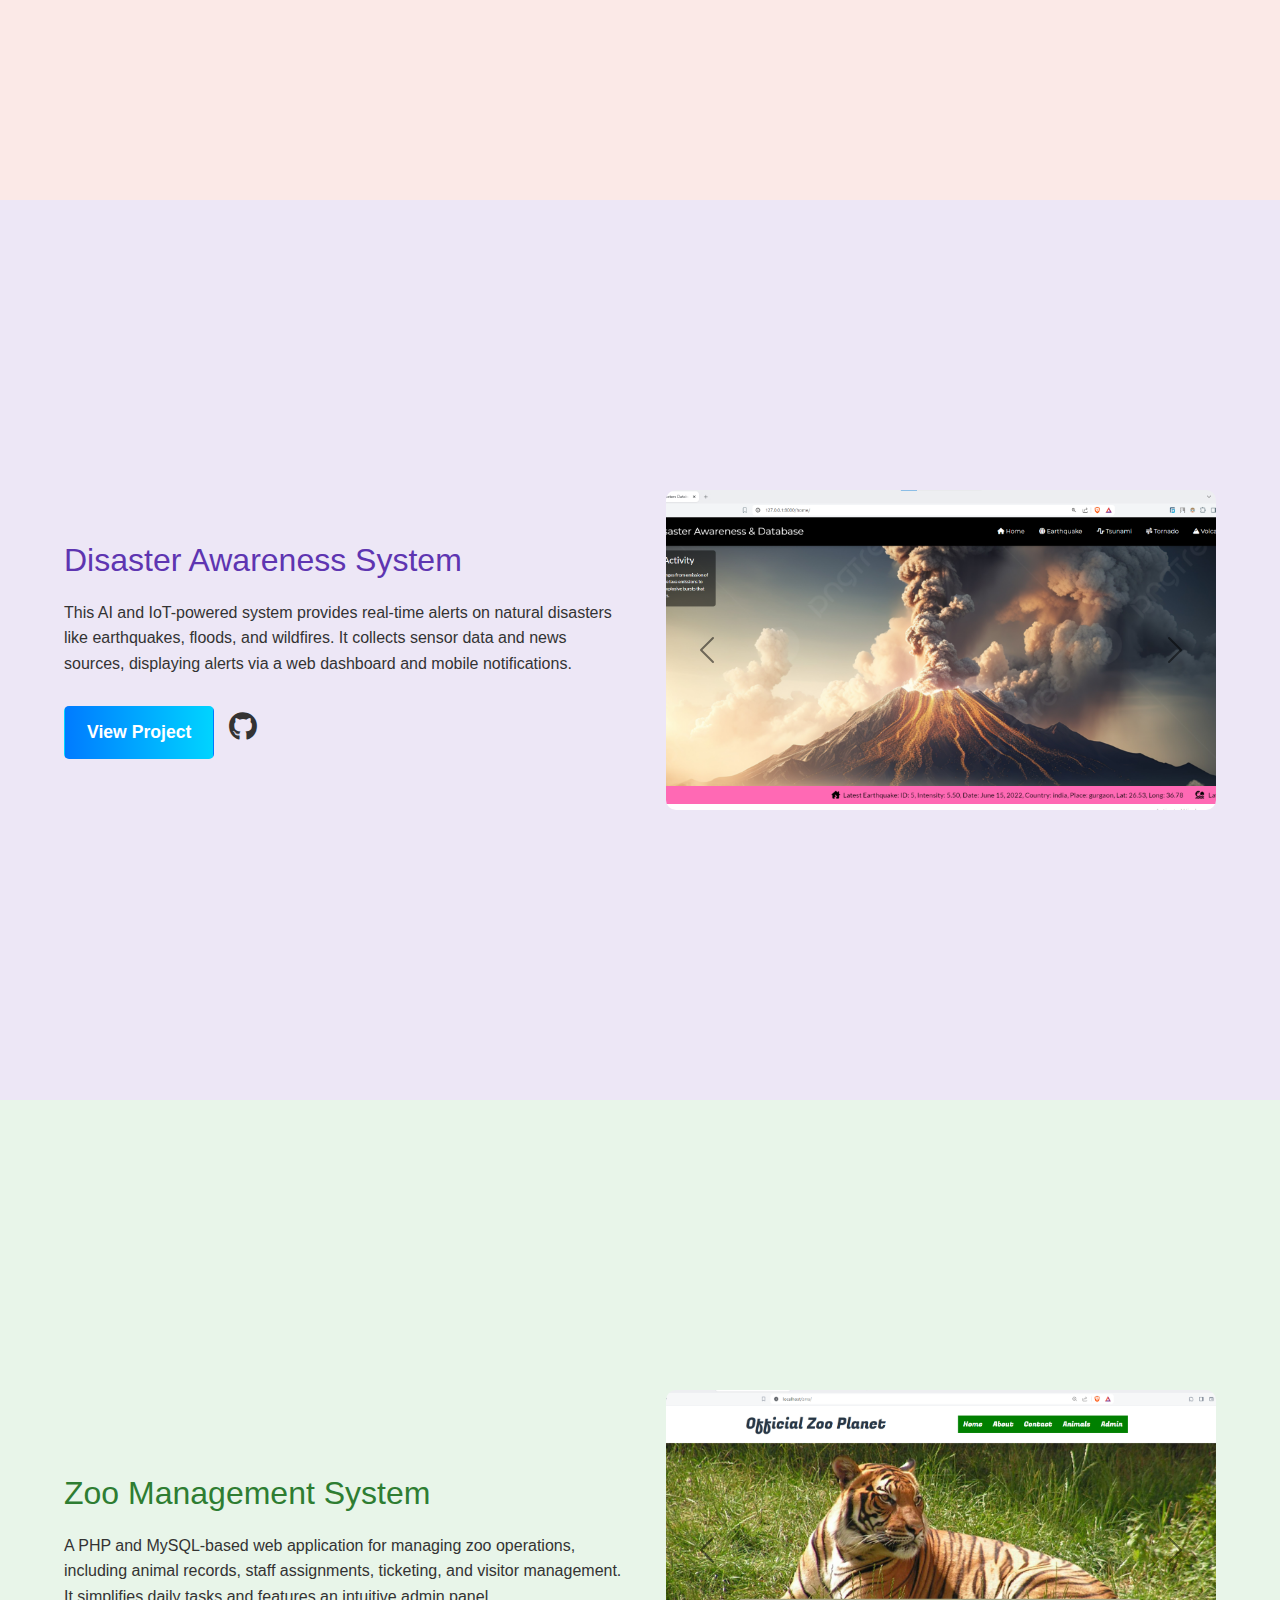
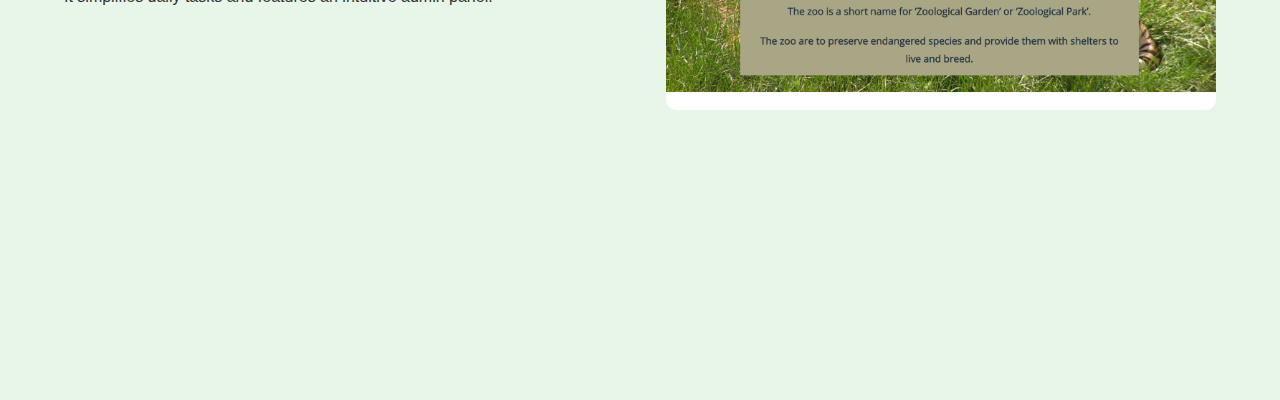
==== commit 0a9ce416: "change 4" ====
--- a/projects.html
+++ b/projects.html
@@ -50,9 +50,9 @@
             <div class="project-content">
                 <h2>Smart Surveillance System</h2>
                 <p>
-                    The "Smart Surveillance" system utilizes **YOLOv5** to detect harmful objects (e.g., weapons) in real-time via video or image input. 
+                    The "Smart Surveillance" system utilizes YOLOv5 to detect harmful objects (e.g., weapons) in real-time via video or image input. 
                     It provides live monitoring, file uploads, and automatic alarms for immediate security. 
-                    A cost-effective, sensor-free solution that enhances safety in **homes, workplaces, and public spaces**.
+                    A cost-effective, sensor-free solution that enhances safety in homes, workplaces, and public spaces.
                 </p>
                 <div class="project-links">
                     <a href="https://github.com/vivekmd9551/Smart-surveillance-System-using-object-detection-yolov5-" class="btn">View Project</a>
@@ -96,10 +96,10 @@
             <div class="project-content">
                 <h2>Traffic Sign Detection</h2>
                 <p>
-                    A deep learning-based **real-time recognition system** for traffic signs. 
-                    The trained **neural network** detects and classifies various road signs, 
-                    supporting both **image uploads and live video feeds**. 
-                    This system plays a vital role in **autonomous driving and traffic monitoring**.
+                    A deep learning-based real-time recognition system for traffic signs. 
+                    The trained neural network detects and classifies various road signs, 
+                    supporting both image uploads and live video feeds. 
+                    This system plays a vital role in autonomous driving and traffic monitoring.
                 </p>
                 <div class="project-links">
                     <a href="https://github.com/vivekmd9551/CSE-Project-Traffic-Sign-Recognition" class="btn">View Project</a>
@@ -137,8 +137,8 @@
             <div class="project-content">
                 <h2>Disaster Awareness System</h2>
                 <p>
-                    This AI and IoT-powered system provides **real-time alerts** on natural disasters 
-                    like **earthquakes, floods, and wildfires**. It collects **sensor data and news sources**, 
+                    This AI and IoT-powered system provides real-time alerts on natural disasters 
+                    like earthquakes, floods, and wildfires. It collects sensor data and news sources, 
                     displaying alerts via a web dashboard and mobile notifications.
                 </p>
                 <div class="project-links">
@@ -174,15 +174,24 @@
             <div class="project-content">
                 <h2>Zoo Management System</h2>
                 <p>
-                    A **PHP and MySQL-based** web application for **managing zoo operations**, including **animal records, 
-                    staff assignments, ticketing, and visitor management**. It simplifies daily tasks 
-                    and features an **intuitive admin panel**.
+                    A PHP and MySQL-based web application for managing zoo operations, including animal records, 
+                    staff assignments, ticketing, and visitor management. It simplifies daily tasks 
+                    and features an intuitive admin panel.
                 </p>
             </div>
             <div id="carouselProject4" class="carousel slide project-slider" data-bs-ride="carousel">
                 <div class="carousel-inner">
                     <div class="carousel-item active">
                         <img src="./assets/project-4/1.png" alt="Zoo Management 1">
+                    </div>
+                    <div class="carousel-item">
+                        <img src="./assets/project-4/2.png" alt="Zoo Management 2">
+                    </div>
+                    <div class="carousel-item">
+                        <img src="./assets/project-4/3.png" alt="Zoo Management 3">
+                    </div>
+                    <div class="carousel-item">
+                        <img src="./assets/project-4/4.png" alt="Zoo Management 4">
                     </div>
                 </div>
                 <button class="carousel-control-prev" type="button" data-bs-target="#carouselProject4" data-bs-slide="prev">
--- a/assets/css/style.css
+++ b/assets/css/style.css
@@ -511,56 +511,133 @@
 }
 
 
-/* Mobile View - 2 Columns (50% smaller) */
+/* 📱 Mobile View - 2 Columns, Smaller Cards */
 @media (max-width: 768px) {
     .container {
-        padding: 40px 5%;
+        padding: 30px 5%;
+    }
+
+    .row {
+        display: flex;
+        flex-wrap: wrap;
+        justify-content: center;
+        gap: 10px; /* Reduced gap */
     }
 
     .col-md-3 {
-        flex: 1 1 48%;
-        max-width: 48%;
+        flex: 1 1 calc(50% - 10px); /* Ensures 2 columns */
+        max-width: calc(50% - 10px);
     }
 
     .skill-card {
-        min-height: 120px; /* Further reduced */
-        padding: 10px;
+        min-height: 90px; /* Smaller height */
+        padding: 8px; /* Reduced padding */
     }
 
     .skill-card i {
-        font-size: 1.4rem;
+        font-size: 1rem; /* Smaller icon */
     }
 
     .skill-card p {
-        font-size: 0.85rem;
-    }
-}
-
-/* Small Mobile - Full Width (Even Smaller) */
+        font-size: 0.75rem; /* Smaller text */
+    }
+}
+
+/* 📲 Small Mobile (Extra Small Cards) */
 @media (max-width: 480px) {
     .container {
-        padding: 30px 5%;
+        padding: 20px 5%;
+    }
+
+    .row {
+        gap: 5px; /* Minimal gap for compact layout */
     }
 
     .col-md-3 {
-        flex: 1 1 100%;
-        max-width: 100%;
+        flex: 1 1 50%; /* Ensures 2 columns */
+        max-width: 50%;
     }
 
     .skill-card {
-        min-height: 100px; /* Further reduced for smallest screens */
-        padding: 8px;
+        min-height: 75px; /* Further reduced size */
+        padding: 6px;
     }
 
     .skill-card i {
-        font-size: 1.2rem;
+        font-size: 0.9rem;
     }
 
     .skill-card p {
-        font-size: 0.8rem;
-    }
-}
-
+        font-size: 0.7rem;
+    }
+}
+/* 📲 iPhone SE to iPhone 14 Pro Max (345px - 430px) - 2 Column Layout */
+@media (min-width: 345px) and (max-width: 430px) {
+    .container {
+        padding: 15px 5%;
+    }
+
+    .row {
+        display: flex;
+        flex-wrap: wrap;
+        justify-content: center;
+        gap: 5px; /* Minimal spacing for compact design */
+    }
+
+    .col-md-3 {
+        flex: 1 1 48%; /* Ensures exactly 2 columns */
+        max-width: 48%;
+    }
+
+    .skill-card {
+        min-height: 60px; /* Even smaller height */
+        padding: 4px;
+        border-radius: 5px; /* Smaller rounded corners */
+    }
+
+    .skill-card i {
+        font-size: 0.75rem; /* Smaller icons */
+    }
+
+    .skill-card p {
+        font-size: 0.6rem; /* Smaller text */
+        text-align: center; /* Keeps text aligned properly */
+    }
+}
+
+/* 📲 430px - 490px (Ensuring 2 Columns) */
+@media (min-width: 430px) and (max-width: 490px) {
+    .container {
+        padding: 20px 5%;
+    }
+
+    .row {
+        display: flex;
+        flex-wrap: wrap;
+        justify-content: center;
+        gap: 8px; /* Keeps spacing minimal */
+    }
+
+    .col-md-3 {
+        flex: 1 1 48%; /* Ensures exactly 2 columns */
+        max-width: 48%;
+    }
+
+    .skill-card {
+        min-height: 80px; /* Balanced height */
+        padding: 6px;
+        border-radius: 6px; /* Slightly rounded corners */
+    }
+
+    .skill-card i {
+        font-size: 1rem; /* Optimized icon size */
+    }
+
+    .skill-card p {
+        font-size: 0.75rem; /* Keeps text readable */
+        text-align: center; /* Proper alignment */
+    }
+}
 
 
 /* 🌌 Projects Section */
